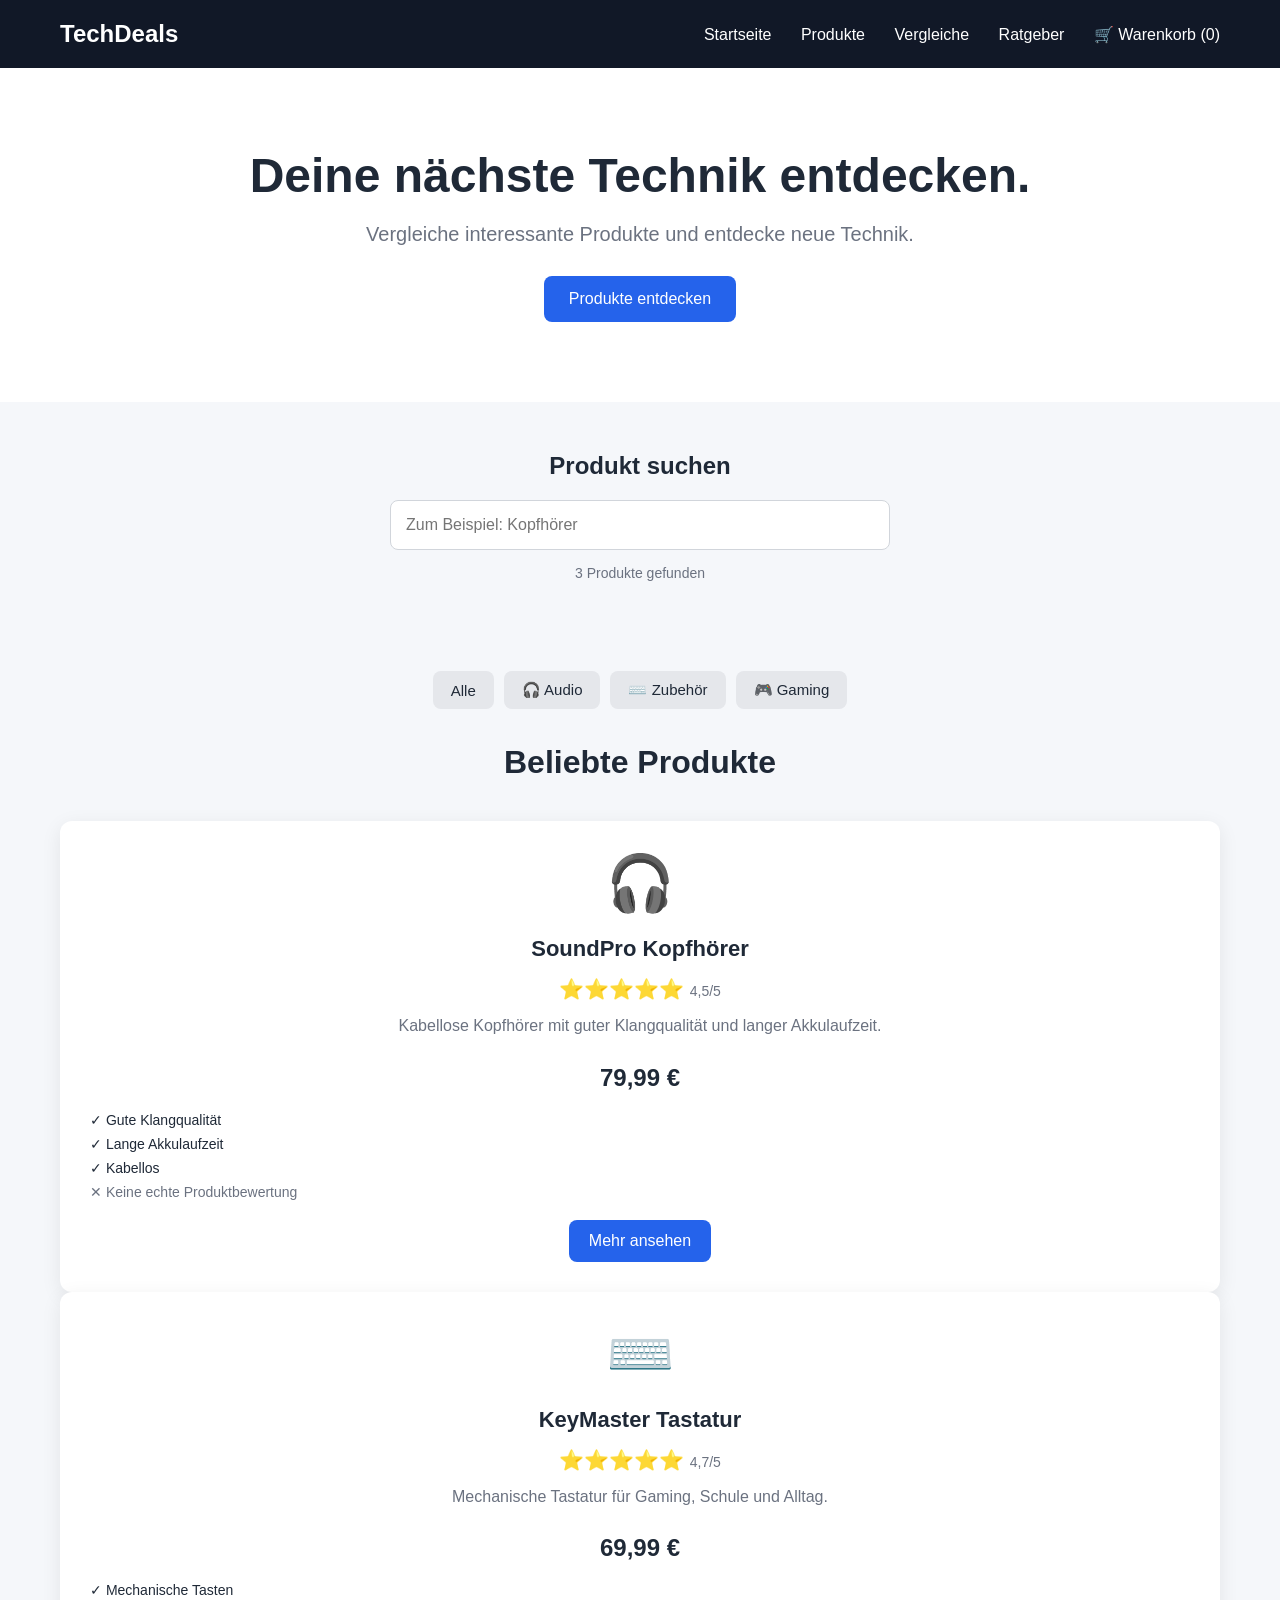
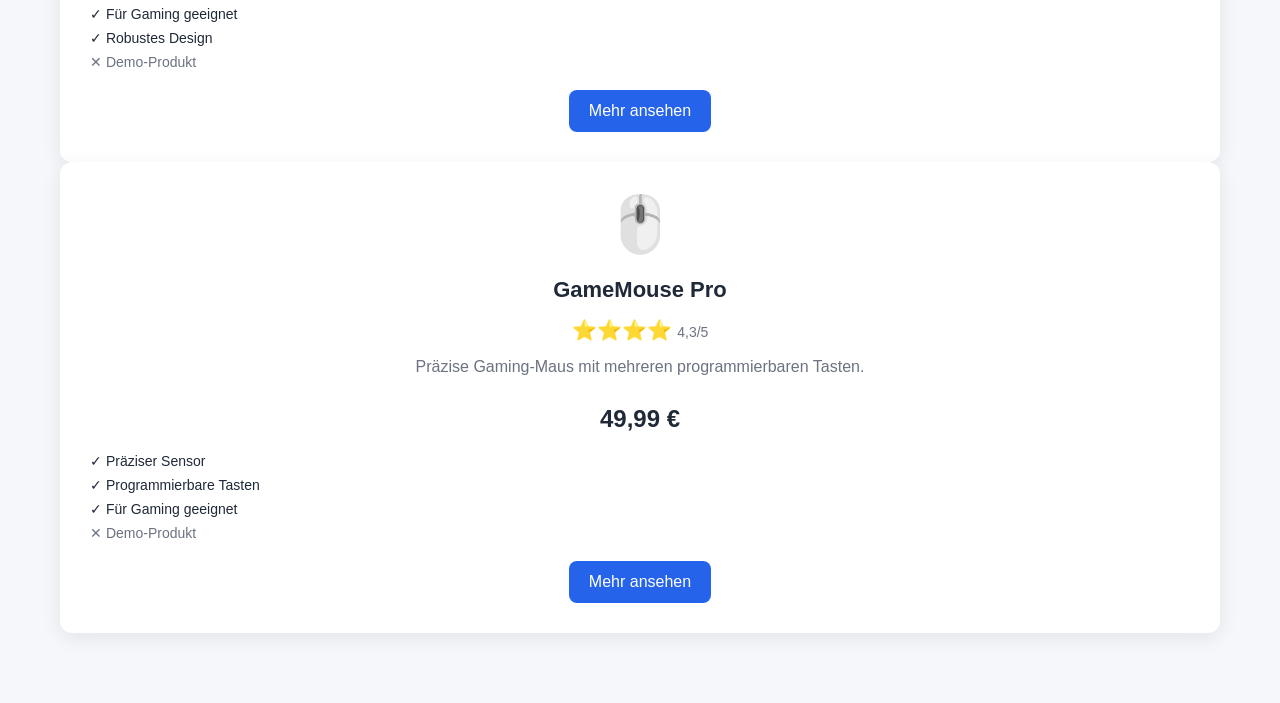
==== index.html @ 327871bd "Add files via upload" ====
<!DOCTYPE html>
<html lang="de">

<head>
    <meta charset="UTF-8">
    <meta name="viewport" content="width=device-width, initial-scale=1.0">

    <title>TechDeals – Technik entdecken</title>

    <link rel="stylesheet" href="style.css">
</head>

<body>

    <header>
        <div class="logo">TechDeals</div>

        <nav>
            <a href="index.html">Startseite</a>
            <a href="produkte.html">Produkte</a>
            <a href="vergleich.html">Vergleiche</a>
            <a href="ratgeber.html">Ratgeber</a>
            <a href="warenkorb.html" id="warenkorbLink">🛒 Warenkorb (0)</a>
        </nav>
    </header>

    <main>

        <section class="hero">
            <h1>Deine nächste Technik entdecken.</h1>

            <p>
                Vergleiche interessante Produkte und
                entdecke neue Technik.
            </p>

            <a href="#" class="button">
                Produkte entdecken
            </a>
        </section>
        <section class="search-section">

    <h2>Produkt suchen</h2>

    <input
        type="text"
        id="produktsuche"
        placeholder="Zum Beispiel: Kopfhörer"
        oninput="sucheProdukte()"
    >

    <p id="produktAnzahl">3 Produkte gefunden</p>

</section><section class="products">
<div class="categories">

    <button onclick="filterProdukte('alle')">Alle</button>
    <button onclick="filterProdukte('audio')">🎧 Audio</button>
    <button onclick="filterProdukte('zubehoer')">⌨️ Zubehör</button>
    <button onclick="filterProdukte('gaming')">🎮 Gaming</button>

</div>
            <h2>Beliebte Produkte</h2>


              <div class="product-card" data-kategorie="audio">

    <div class="product-icon">🎧</div>

    <h3>SoundPro Kopfhörer</h3>

    <div class="rating">⭐⭐⭐⭐⭐ <span>4,5/5</span></div>

    <p>
        Kabellose Kopfhörer mit guter Klangqualität
        und langer Akkulaufzeit.
    </p>

    <div class="price">79,99 €</div>

    <ul class="pros-cons">
        <li>✓ Gute Klangqualität</li>
        <li>✓ Lange Akkulaufzeit</li>
        <li>✓ Kabellos</li>
        <li class="negative">✕ Keine echte Produktbewertung</li>
    </ul>

    <a href="produkt.html" class="product-button">
        Mehr ansehen
    </a>

</div>  

                <div class="product-card" data-kategorie="zubehoer">

    <div class="product-icon">⌨️</div>

    <h3>KeyMaster Tastatur</h3>

    <div class="rating">⭐⭐⭐⭐⭐ <span>4,7/5</span></div>

    <p>
        Mechanische Tastatur für Gaming,
        Schule und Alltag.
    </p>

    <div class="price">69,99 €</div>

    <ul class="pros-cons">
        <li>✓ Mechanische Tasten</li>
        <li>✓ Für Gaming geeignet</li>
        <li>✓ Robustes Design</li>
        <li class="negative">✕ Demo-Produkt</li>
    </ul>

    <a href="#" class="product-button">
        Mehr ansehen
    </a>

</div>

                <div class="product-card" data-kategorie="gaming">

    <div class="product-icon">🖱️</div>

    <h3>GameMouse Pro</h3>

    <div class="rating">⭐⭐⭐⭐ <span>4,3/5</span></div>

    <p>
        Präzise Gaming-Maus mit mehreren
        programmierbaren Tasten.
    </p>

    <div class="price">49,99 €</div>

    <ul class="pros-cons">
        <li>✓ Präziser Sensor</li>
        <li>✓ Programmierbare Tasten</li>
        <li>✓ Für Gaming geeignet</li>
        <li class="negative">✕ Demo-Produkt</li>
    </ul>

    <a href="#" class="product-button">
        Mehr ansehen
    </a>

</div>

            </div>

        </section>
    </main>

<script src="script.js"></script></body>

</html>
---- style.css ----
* {
    margin: 0;
    padding: 0;
    box-sizing: border-box;
}

body {
    font-family: Arial, sans-serif;
    background-color: #f5f7fa;
    color: #1f2937;
}

header {
    background-color: #111827;
    color: white;
    padding: 20px 60px;
    display: flex;
    justify-content: space-between;
    align-items: center;
}

.logo {
    font-size: 24px;
    font-weight: bold;
}

nav a {
    color: white;
    text-decoration: none;
    margin-left: 25px;
}

.hero {
    text-align: center;
    padding: 80px 20px;
    background-color: white;
}

.hero h1 {
    font-size: 48px;
    margin-bottom: 20px;
}

.hero p {
    font-size: 20px;
    color: #6b7280;
}

.button {
    display: inline-block;
    margin-top: 30px;
    padding: 14px 25px;
    background-color: #2563eb;
    color: white;
    text-decoration: none;
    border-radius: 8px;
}

.button:hover {
    background-color: #1d4ed8;
}.products {
    padding: 70px 60px;
    text-align: center;
}

.products h2 {
    font-size: 32px;
    margin-bottom: 40px;
}

.product-grid {
    display: grid;
    grid-template-columns: repeat(3, 1fr);
    gap: 30px;
    max-width: 1100px;
    margin: 0 auto;
}

.product-card {
    background-color: white;
    padding: 30px;
    border-radius: 12px;
    box-shadow: 0 5px 20px rgba(0, 0, 0, 0.08);
    transition: transform 0.2s;
}

.product-card:hover {
    transform: translateY(-5px);
}

.product-icon {
    font-size: 55px;
    margin-bottom: 20px;
}

.product-card h3 {
    font-size: 22px;
    margin-bottom: 15px;
}

.product-card p {
    color: #6b7280;
    line-height: 1.6;
    margin-bottom: 25px;
}

.product-button {
    display: inline-block;
    padding: 12px 20px;
    background-color: #2563eb;
    color: white;
    text-decoration: none;
    border-radius: 8px;
}

.product-button:hover {
    background-color: #1d4ed8;
}.product-detail {
    max-width: 1000px;
    margin: 70px auto;
    padding: 50px;
    background-color: white;
    border-radius: 15px;
    box-shadow: 0 5px 20px rgba(0, 0, 0, 0.08);

    display: flex;
    align-items: center;
    gap: 60px;
}

.product-detail-icon {
    font-size: 150px;
    min-width: 300px;
    text-align: center;
}

.product-info {
    flex: 1;
}

.product-info h1 {
    font-size: 40px;
    margin-bottom: 20px;
}

.rating {
    font-size: 20px;
    margin-bottom: 25px;
}

.rating span {
    color: #6b7280;
    font-size: 16px;
}

.product-info p {
    color: #6b7280;
    line-height: 1.7;
    margin-bottom: 20px;
}

.product-info h2 {
    font-size: 30px;
    margin: 25px 0;
}

.demo-notice {
    font-size: 14px;
    font-style: italic;
}

.shop-button {
    display: inline-block;
    margin-top: 10px;
    padding: 15px 25px;
    background-color: #2563eb;
    color: white;
    text-decoration: none;
    border-radius: 8px;
}

.shop-button:hover {
    background-color: #1d4ed8;
}.search-section {
    text-align: center;
    padding: 50px 20px 20px;
}

.search-section h2 {
    margin-bottom: 20px;
}

.search-section input {
    width: 100%;
    max-width: 500px;
    padding: 15px;
    font-size: 16px;
    border: 1px solid #d1d5db;
    border-radius: 8px;
    outline: none;
}

.search-section input:focus {
    border-color: #2563eb;
}.categories {
    display: flex;
    justify-content: center;
    gap: 10px;
    margin-bottom: 35px;
    flex-wrap: wrap;
}

.categories button {
    padding: 10px 18px;
    border: none;
    border-radius: 8px;
    background-color: #e5e7eb;
    color: #1f2937;
    cursor: pointer;
    font-size: 15px;
}

.categories button:hover {
    background-color: #d1d5db;
}#produktAnzahl {
    margin-top: 15px;
    color: #6b7280;
    font-size: 14px;
}.price {
    font-size: 24px;
    font-weight: bold;
    margin: 20px 0;
}

.rating {
    margin: 12px 0;
}

.rating span {
    color: #6b7280;
    font-size: 14px;
}

.pros-cons {
    list-style: none;
    padding: 0;
    margin: 20px 0;
    text-align: left;
}

.pros-cons li {
    margin: 8px 0;
    font-size: 14px;
}

.pros-cons .negative {
    color: #6b7280;
}.comparison {
    max-width: 1100px;
    margin: 60px auto;
    padding: 20px;
    text-align: center;
}

.comparison h1 {
    font-size: 40px;
    margin-bottom: 10px;
}

.comparison-intro {
    color: #6b7280;
    margin-bottom: 40px;
}

.comparison-table {
    background-color: white;
    border-radius: 12px;
    overflow: hidden;
    box-shadow: 0 5px 20px rgba(0, 0, 0, 0.08);
}

.comparison-row {
    display: grid;
    grid-template-columns: 1.4fr 1fr 1fr 1fr;
    border-bottom: 1px solid #e5e7eb;
}

.comparison-row > div {
    padding: 18px;
    border-right: 1px solid #e5e7eb;
}

.comparison-row > div:last-child {
    border-right: none;
}

.comparison-header {
    font-weight: bold;
    background-color: #f3f4f6;
}

.demo-notice {
    margin-top: 25px;
    color: #6b7280;
    font-size: 14px;
}.guide {
    max-width: 900px;
    margin: 60px auto;
    padding: 20px;
}

.guide h1 {
    text-align: center;
    font-size: 40px;
    margin-bottom: 10px;
}

.guide-intro {
    text-align: center;
    color: #6b7280;
    margin-bottom: 40px;
}

.guide-article {
    background-color: white;
    padding: 40px;
    border-radius: 12px;
    box-shadow: 0 5px 20px rgba(0, 0, 0, 0.08);
}

.guide-article h2 {
    font-size: 30px;
    margin-bottom: 25px;
}

.guide-article h3 {
    font-size: 21px;
    margin-top: 30px;
    margin-bottom: 10px;
}

.guide-article p {
    color: #4b5563;
    line-height: 1.8;
}

.guide-tip {
    margin-top: 35px;
    padding: 20px;
    background-color: #f3f4f6;
    border-radius: 8px;
    line-height: 1.6;
}/* Smartphone-Ansicht */

@media (max-width: 768px) {

    header {
        padding: 20px;
        flex-direction: column;
        gap: 15px;
    }

    nav {
        display: flex;
        flex-wrap: wrap;
        justify-content: center;
        gap: 10px;
    }

    nav a {
        margin-left: 0;
    }

    .hero {
        padding: 60px 20px;
    }

    .hero h1 {
        font-size: 36px;
    }

    .product-grid {
        grid-template-columns: 1fr;
    }

    .products {
        padding: 50px 20px;
    }

    .product-detail {
        margin: 30px 20px;
        padding: 30px 20px;
        flex-direction: column;
        gap: 30px;
    }

    .product-detail-icon {
        min-width: auto;
        font-size: 100px;
    }

    .product-info h1 {
        font-size: 32px;
    }

    .comparison {
        margin: 30px 10px;
        padding: 10px;
        overflow-x: auto;
    }

    .comparison-table {
        min-width: 700px;
    }

    .guide {
        margin: 30px 10px;
        padding: 10px;
    }

    .guide-article {
        padding: 25px 20px;
    }

}.products-page {
    max-width: 1100px;
    margin: 60px auto;
    padding: 20px;
}

.products-page h1 {
    text-align: center;
    font-size: 40px;
    margin-bottom: 10px;
}

.products-intro {
    text-align: center;
    color: #6b7280;
    margin-bottom: 40px;
    line-height: 1.6;
}

.products-page .product-grid {
    margin-bottom: 30px;
}

.products-page .demo-notice {
    text-align: center;
}.favorite-display {
    max-width: 500px;
    margin: 0 auto 40px;
    padding: 15px 20px;
    background-color: white;
    border-radius: 10px;
    text-align: center;
    font-weight: bold;
    box-shadow: 0 3px 12px rgba(0, 0, 0, 0.06);
}.remove-favorite {
    display: block;
    margin: 10px auto 30px;
    padding: 9px 16px;
    border: none;
    border-radius: 8px;
    background-color: #e5e7eb;
    color: #1f2937;
    cursor: pointer;
}

.remove-favorite:hover {
    background-color: #d1d5db;
}/* =========================
   WARENKORB
   ========================= */

.cart {
    max-width: 900px;
    margin: 60px auto;
    padding: 20px;
}

.cart h1 {
    text-align: center;
    font-size: 40px;
    margin-bottom: 35px;
}

#warenkorbAnzeige {
    display: flex;
    flex-direction: column;
    gap: 15px;
}

.cart-item {
    background-color: white;
    padding: 20px;
    border-radius: 12px;
    box-shadow: 0 5px 20px rgba(0, 0, 0, 0.08);
    display: flex;
    align-items: center;
    justify-content: space-between;
    gap: 15px;
}

.cart-item-name {
    font-weight: bold;
    font-size: 18px;
}

.cart-item-price {
    color: #6b7280;
}

.cart-item button {
    padding: 8px 12px;
    border: none;
    border-radius: 6px;
    cursor: pointer;
}

.cart-item button:hover {
    background-color: #e5e7eb;
}

#warenkorbSumme {
    margin-top: 25px;
    padding: 20px;
    background-color: white;
    border-radius: 12px;
    font-size: 22px;
    font-weight: bold;
    text-align: right;
}/* =========================
   CHECKOUT BUTTON
   ========================= */

.checkout-button {
    display: block;
    width: fit-content;
    margin: 25px 0 0 auto;
    padding: 14px 24px;
    background-color: #2563eb;
    color: white;
    text-decoration: none;
    border-radius: 8px;
    font-weight: bold;
}

.checkout-button:hover {
    background-color: #1d4ed8;
}/* =========================
   KASSE
   ========================= */

.checkout {
    max-width: 900px;
    margin: 60px auto;
    padding: 20px;
}

.checkout h1 {
    text-align: center;
    font-size: 40px;
    margin-bottom: 10px;
}

.checkout-intro {
    text-align: center;
    color: #6b7280;
    margin-bottom: 35px;
}

#kassenAnzeige {
    display: flex;
    flex-direction: column;
    gap: 15px;
}

.checkout-item {
    background-color: white;
    padding: 20px;
    border-radius: 12px;
    box-shadow: 0 5px 20px rgba(0, 0, 0, 0.08);
    display: flex;
    justify-content: space-between;
    align-items: center;
}

#kassenSumme {
    margin-top: 25px;
    padding: 20px;
    background-color: white;
    border-radius: 12px;
    font-size: 22px;
    font-weight: bold;
    text-align: right;
}

.order-button {
    display: block;
    margin: 25px 0 0 auto;
    padding: 14px 24px;
    border: none;
    background-color: #2563eb;
    color: white;
    border-radius: 8px;
    font-weight: bold;
    font-size: 16px;
    cursor: pointer;
}

.order-button:hover {
    background-color: #1d4ed8;
}/* =========================
   KUNDENDATEN
   ========================= */

.customer-form {
    margin-top: 30px;
    padding: 25px;
    background-color: white;
    border-radius: 12px;
    box-shadow: 0 5px 20px rgba(0, 0, 0, 0.08);
}

.customer-form h2 {
    margin-bottom: 20px;
}

.customer-form label {
    display: block;
    margin-top: 15px;
    margin-bottom: 6px;
    font-weight: bold;
}

.customer-form input {
    width: 100%;
    padding: 12px;
    border: 1px solid #d1d5db;
    border-radius: 8px;
    font-size: 16px;
}

.customer-form input:focus {
    outline: none;
    border-color: #2563eb;
}/* =========================
   BESTELLUNG ERFOLGREICH
   ========================= */

.success-message {
    background-color: white;
    padding: 40px;
    border-radius: 12px;
    text-align: center;
    box-shadow: 0 5px 20px rgba(0, 0, 0, 0.08);
}

.success-icon {
    font-size: 60px;
    margin-bottom: 15px;
}

.success-message h2 {
    font-size: 30px;
    margin-bottom: 15px;
}

.success-message p {
    color: #6b7280;
    margin: 8px 0;
}

.back-to-products {
    display: inline-block;
    margin-top: 25px;
    padding: 13px 22px;
    background-color: #2563eb;
    color: white;
    text-decoration: none;
    border-radius: 8px;
}

.back-to-products:hover {
    background-color: #1d4ed8;
}/* =========================
   ZAHLUNGSART
   ========================= */

.payment-form {
    margin-top: 30px;
    padding: 25px;
    background-color: white;
    border-radius: 12px;
    box-shadow: 0 5px 20px rgba(0, 0, 0, 0.08);
}

.payment-form h2 {
    margin-bottom: 20px;
}

.payment-form label {
    display: block;
    margin-top: 15px;
    margin-bottom: 6px;
    font-weight: bold;
}

.payment-form input,
.payment-form select {
    width: 100%;
    padding: 12px;
    border: 1px solid #d1d5db;
    border-radius: 8px;
    font-size: 16px;
    background-color: white;
}

.payment-form input:focus,
.payment-form select:focus {
    outline: none;
    border-color: #2563eb;
}

.card-row {
    display: grid;
    grid-template-columns: 1fr 1fr;
    gap: 15px;
}

.payment-demo-notice {
    margin-top: 20px;
    padding: 12px;
    background-color: #f3f4f6;
    border-radius: 8px;
    font-size: 14px;
    color: #6b7280;
}/* =========================
   BESTELLÜBERSICHT
   ========================= */

.ordered-products {
    margin: 25px 0;
    padding: 20px;
    background-color: #f3f4f6;
    border-radius: 10px;
    text-align: left;
}

.ordered-products h3 {
    margin-bottom: 15px;
}

.ordered-product {
    display: flex;
    justify-content: space-between;
    padding: 10px 0;
    border-bottom: 1px solid #d1d5db;
}

.ordered-total {
    margin-top: 15px;
    text-align: right;
    font-size: 18px;
    font-weight: bold;
}
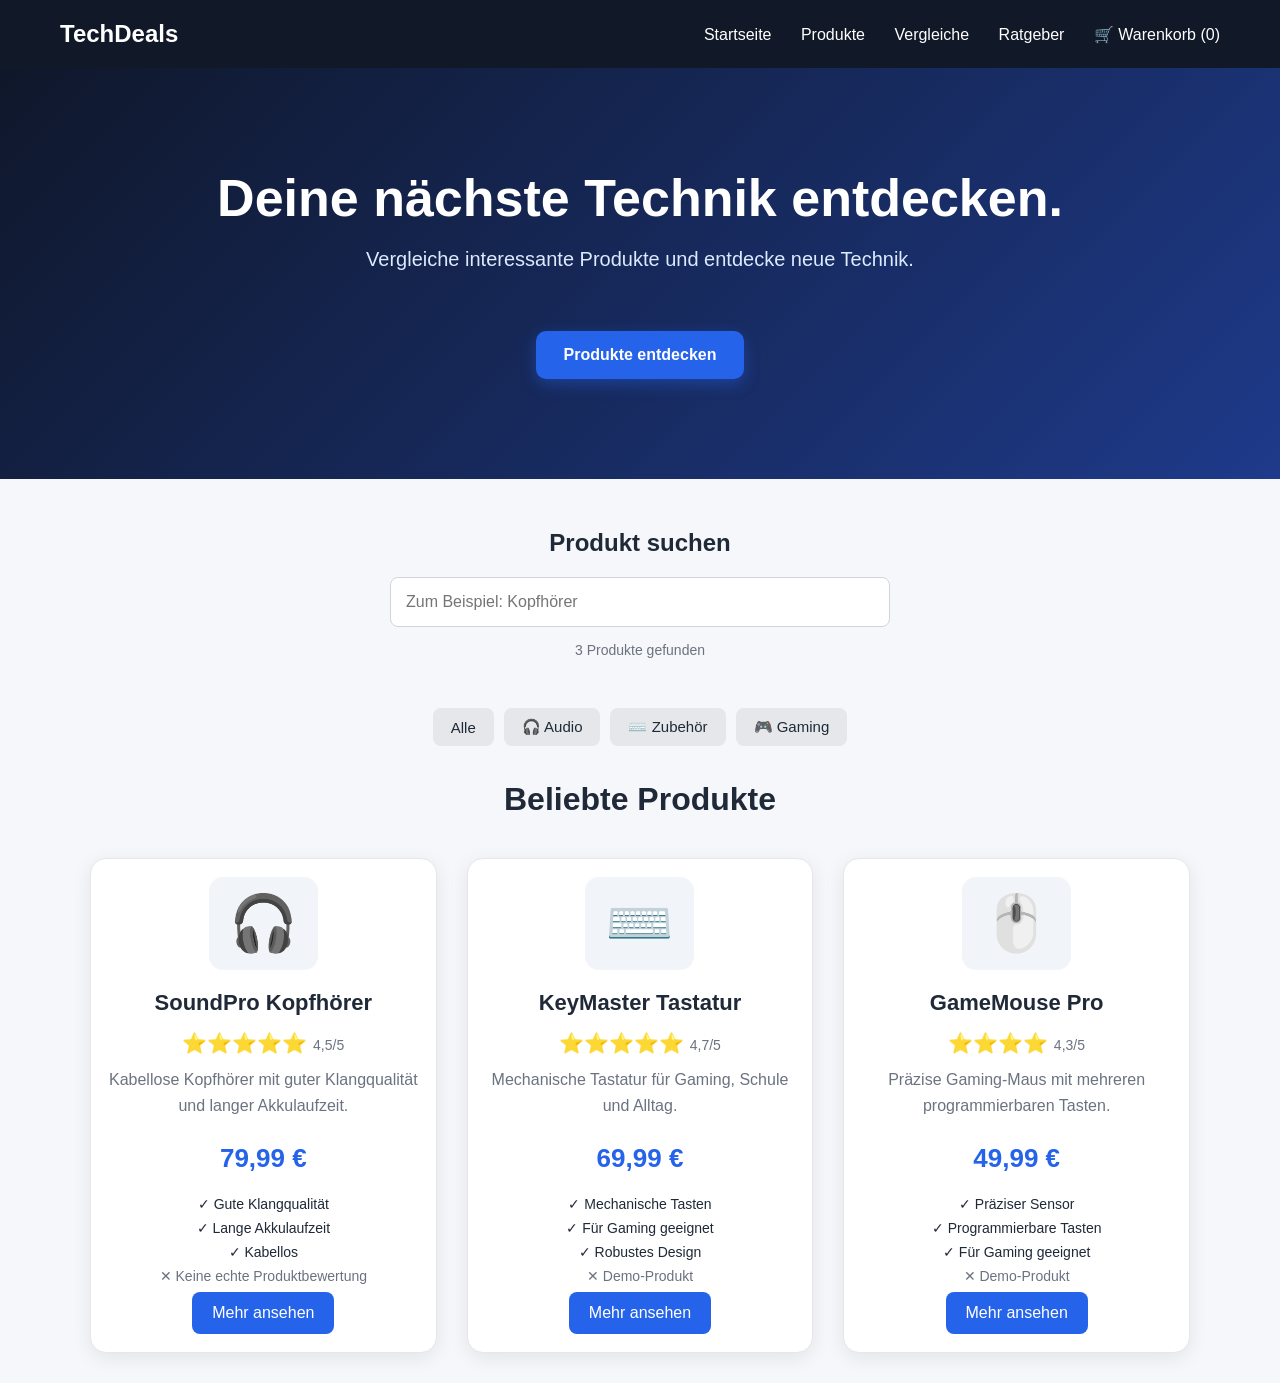
==== commit 679f7e53: "Add files via upload" ====
--- a/index.html
+++ b/index.html
@@ -62,7 +62,7 @@
 </div>
             <h2>Beliebte Produkte</h2>
 
-
+            <div class="product-grid">
               <div class="product-card" data-kategorie="audio">
 
     <div class="product-icon">🎧</div>
@@ -113,7 +113,7 @@
         <li class="negative">✕ Demo-Produkt</li>
     </ul>
 
-    <a href="#" class="product-button">
+    <a href="keymaster.html" class="product-button">
         Mehr ansehen
     </a>
 
@@ -141,7 +141,7 @@
         <li class="negative">✕ Demo-Produkt</li>
     </ul>
 
-    <a href="#" class="product-button">
+    <a href="gamemouse.html" class="product-button">
         Mehr ansehen
     </a>
 
--- a/style.css
+++ b/style.css
@@ -32,34 +32,44 @@
 
 .hero {
     text-align: center;
-    padding: 80px 20px;
-    background-color: white;
+    padding: 100px 20px;
+    background: linear-gradient(135deg, #0f172a, #1e3a8a);
+    color: white;
 }
 
 .hero h1 {
-    font-size: 48px;
+    font-size: 52px;
     margin-bottom: 20px;
 }
 
 .hero p {
     font-size: 20px;
-    color: #6b7280;
+    color: #dbeafe;
+    margin-bottom: 30px;
 }
 
 .button {
     display: inline-block;
     margin-top: 30px;
-    padding: 14px 25px;
+    padding: 15px 28px;
     background-color: #2563eb;
     color: white;
     text-decoration: none;
-    border-radius: 8px;
+    border-radius: 10px;
+    font-weight: bold;
+    box-shadow: 0 5px 15px rgba(37, 99, 235, 0.4);
+    transition: transform 0.2s, box-shadow 0.2s;
+}
+
+.button:hover {
+    transform: translateY(-3px);
+    box-shadow: 0 8px 22px rgba(37, 99, 235, 0.6);
 }
 
 .button:hover {
     background-color: #1d4ed8;
 }.products {
-    padding: 70px 60px;
+    padding: 30px 60px;
     text-align: center;
 }
 
@@ -78,19 +88,26 @@
 
 .product-card {
     background-color: white;
-    padding: 30px;
-    border-radius: 12px;
-    box-shadow: 0 5px 20px rgba(0, 0, 0, 0.08);
-    transition: transform 0.2s;
+    padding: 18px;
+    border-radius: 16px;
+    box-shadow: 0 5px 20px rgba(0, 0, 0, 0.08);
+    transition: transform 0.25s, box-shadow 0.25s;
+    border: 1px solid #e5e7eb;
 }
 
 .product-card:hover {
-    transform: translateY(-5px);
-}
+    transform: translateY(-8px);
+    box-shadow: 0 12px 30px rgba(37, 99, 235, 0.18);
+}
+
 
 .product-icon {
+    display: inline-block;
     font-size: 55px;
     margin-bottom: 20px;
+    padding: 14px 20px;
+    background-color: #f1f5f9;
+    border-radius: 14px;
 }
 
 .product-card h3 {
@@ -226,10 +243,12 @@
     margin-top: 15px;
     color: #6b7280;
     font-size: 14px;
-}.price {
-    font-size: 24px;
-    font-weight: bold;
-    margin: 20px 0;
+}
+.price {
+    font-size: 26px;
+    font-weight: bold;
+    margin: 22px 0;
+    color: #2563eb;
 }
 
 .rating {
@@ -244,8 +263,8 @@
 .pros-cons {
     list-style: none;
     padding: 0;
-    margin: 20px 0;
-    text-align: left;
+    margin: 8px 0;
+    text-align: center;
 }
 
 .pros-cons li {
